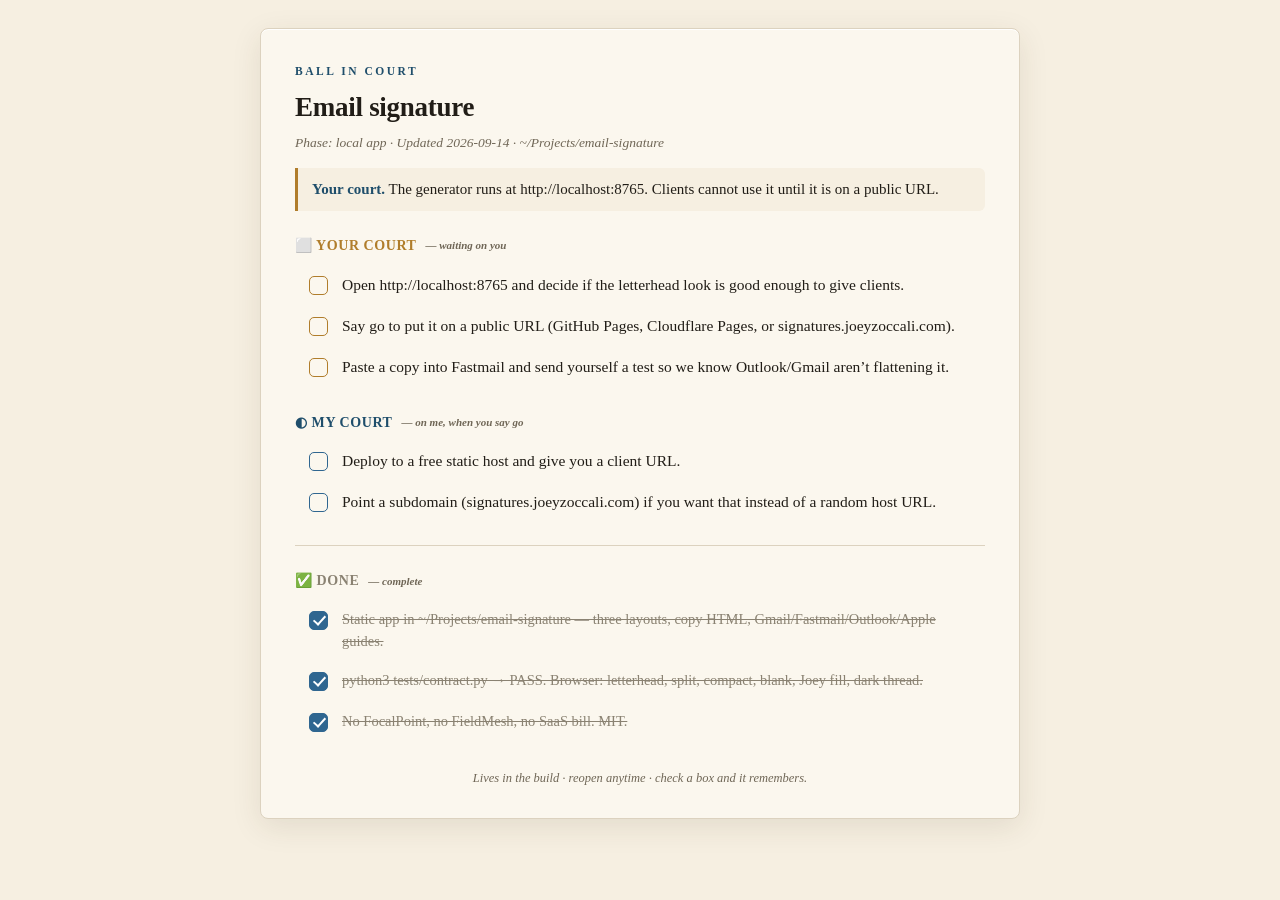
==== court.html @ 2ecd335d "Add a free client-facing email signature generator. Static letterhead tool: three Outlook-safe layou" ====
<!doctype html><html lang="en"><head><meta charset="utf-8">
<meta name="viewport" content="width=device-width, initial-scale=1">
<title>Ball in Court — Email signature</title>
<style>
 :root{--paper:#f6efe1;--paper2:#fbf7ee;--ink:#211d17;--muted:#6f6656;--line:#dcd2bf;--blue:#1f4e6b;--blue2:#2f6690;--gold:#b07d2b;--done:#8a8272;--shadow:0 1px 0 #fff inset,0 8px 30px rgba(60,45,20,.10)}
 @media (prefers-color-scheme:dark){:root{--paper:#1a1714;--paper2:#211d19;--ink:#efe8da;--muted:#a89e8b;--line:#352f27;--blue:#7db4d8;--blue2:#9ec9e6;--gold:#d6a24e;--done:#7a7364;--shadow:0 10px 34px rgba(0,0,0,.4)}}
 *{box-sizing:border-box} body{margin:0;background:var(--paper);color:var(--ink);font-family:"Iowan Old Style","Palatino Linotype",Palatino,Georgia,serif;line-height:1.55;padding:28px 16px 60px;-webkit-font-smoothing:antialiased}
 .sheet{max-width:760px;margin:0 auto;background:var(--paper2);border:1px solid var(--line);border-radius:8px;box-shadow:var(--shadow);padding:34px 34px 30px}
 .eyebrow{font-size:11.5px;letter-spacing:.22em;text-transform:uppercase;color:var(--blue);font-weight:700} h1{font-size:27px;margin:6px 0 4px;letter-spacing:-.01em}
 .meta{font-size:13.5px;color:var(--muted);font-style:italic} .summary{font-size:15px;margin:14px 0 4px;padding:10px 14px;background:var(--paper);border-left:3px solid var(--gold);border-radius:0 6px 6px 0} .summary b{color:var(--blue)}
 .rule{height:1px;background:var(--line);border:0;margin:22px 0 8px} h2{font-size:14px;letter-spacing:.04em;text-transform:uppercase;margin:24px 0 8px;display:flex;align-items:center;gap:9px}
 h2 .tag{font-size:11px;font-weight:700;color:var(--muted);text-transform:none;letter-spacing:0;font-style:italic} .yours h2{color:var(--gold)} .mine h2{color:var(--blue)} .done h2{color:var(--done)}
 ul{list-style:none;margin:0;padding:0} li{display:flex;align-items:flex-start;gap:11px;padding:8px 10px;border-radius:6px;font-size:15.5px} li:hover{background:var(--paper)}
 input[type=checkbox]{appearance:none;-webkit-appearance:none;flex:0 0 auto;width:19px;height:19px;margin-top:3px;border:1.6px solid var(--muted);border-radius:5px;background:var(--paper2);cursor:pointer;position:relative;transition:.12s}
 .yours input{border-color:var(--gold)} .mine input{border-color:var(--blue2)} input:checked{background:var(--blue2);border-color:var(--blue2)} .yours input:checked{background:var(--gold);border-color:var(--gold)}
 input:checked::after{content:"";position:absolute;left:5.5px;top:1.5px;width:5px;height:10px;border:solid #fff;border-width:0 2.4px 2.4px 0;transform:rotate(42deg)}
 li.checked span{text-decoration:line-through;color:var(--done)} .txt{flex:1} .done li{color:var(--done);font-size:14.5px} .foot{margin-top:26px;font-size:12.5px;color:var(--muted);font-style:italic;text-align:center}
</style></head><body>
 <div class="sheet">
  <div class="eyebrow">Ball in Court</div><h1>Email signature</h1>
  <div class="meta">Phase: local app · Updated 2026-09-14 · ~/Projects/email-signature</div>
  <div class="summary"><b>Your court.</b> The generator runs at http://localhost:8765. Clients cannot use it until it is on a public URL.</div>
  <section class="yours"><h2>⬜ Your court <span class="tag">— waiting on you</span></h2><ul>
    <li><input type="checkbox" data-id="look"><span class="txt">Open http://localhost:8765 and decide if the letterhead look is good enough to give clients.</span></li>
    <li><input type="checkbox" data-id="host"><span class="txt">Say go to put it on a public URL (GitHub Pages, Cloudflare Pages, or signatures.joeyzoccali.com).</span></li>
    <li><input type="checkbox" data-id="paste"><span class="txt">Paste a copy into Fastmail and send yourself a test so we know Outlook/Gmail aren’t flattening it.</span></li>
  </ul></section>
  <section class="mine"><h2>◐ My court <span class="tag">— on me, when you say go</span></h2><ul>
    <li><input type="checkbox" data-id="deploy"><span class="txt">Deploy to a free static host and give you a client URL.</span></li>
    <li><input type="checkbox" data-id="dns"><span class="txt">Point a subdomain (signatures.joeyzoccali.com) if you want that instead of a random host URL.</span></li>
  </ul></section>
  <hr class="rule">
  <section class="done"><h2>✅ Done <span class="tag">— complete</span></h2><ul>
    <li><input type="checkbox" data-id="app" checked><span class="txt">Static app in ~/Projects/email-signature — three layouts, copy HTML, Gmail/Fastmail/Outlook/Apple guides.</span></li>
    <li><input type="checkbox" data-id="tests" checked><span class="txt">python3 tests/contract.py → PASS. Browser: letterhead, split, compact, blank, Joey fill, dark thread.</span></li>
    <li><input type="checkbox" data-id="nofp" checked><span class="txt">No FocalPoint, no FieldMesh, no SaaS bill. MIT.</span></li>
  </ul></section>
  <div class="foot">Lives in the build · reopen anytime · check a box and it remembers.</div>
 </div>
 <script>var K="court:"+location.pathname,S=JSON.parse(localStorage.getItem(K)||"{}");document.querySelectorAll('input[type=checkbox]').forEach(function(c){var i=c.dataset.id;if(i in S)c.checked=S[i];var y=function(){c.closest('li').classList.toggle('checked',c.checked)};y();c.addEventListener('change',function(){S[i]=c.checked;localStorage.setItem(K,JSON.stringify(S));y()})});</script>
</body></html>
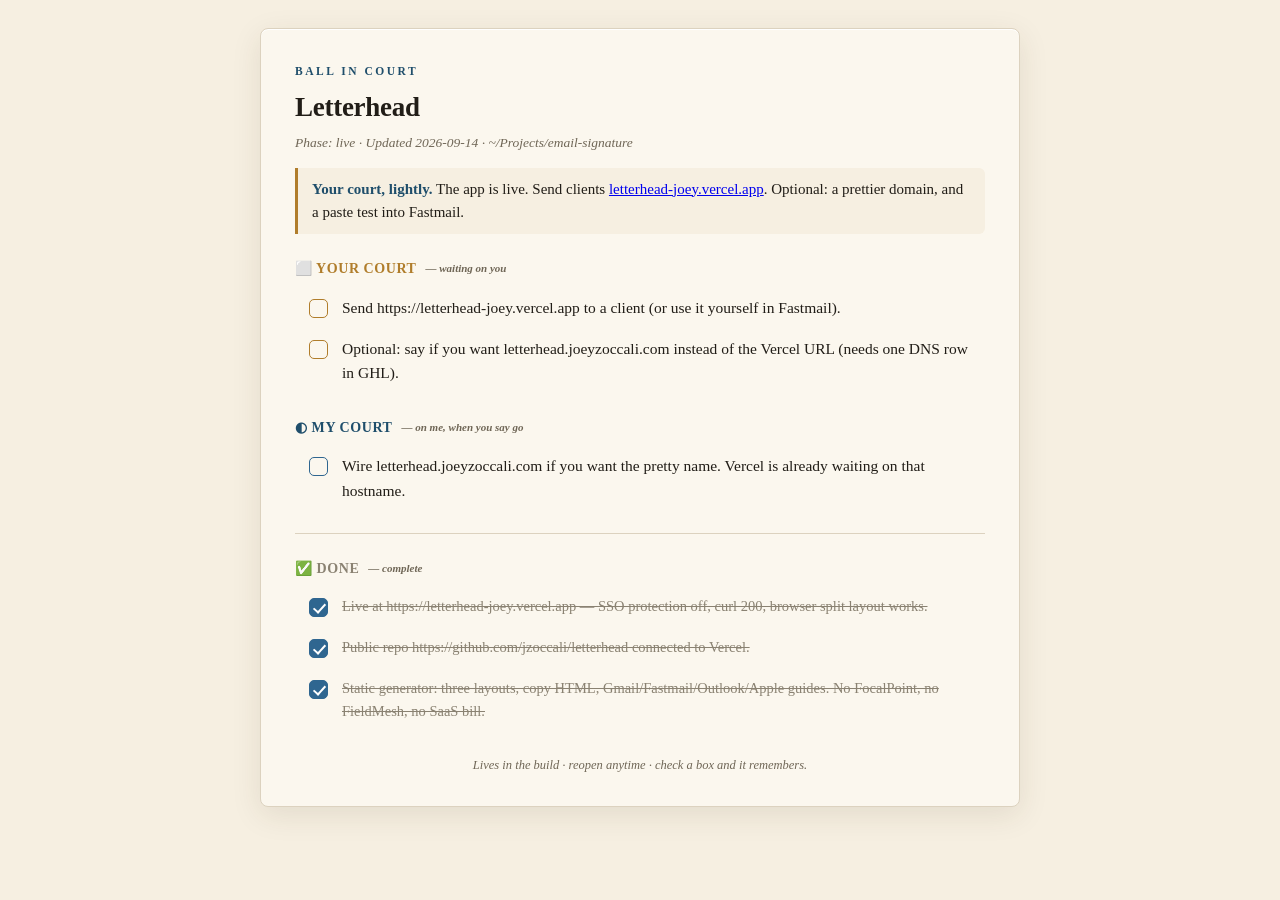
==== commit 13fe0dcb: "Publish Letterhead: live URL, Vercel link, court. Public at https://letterhead-joey.vercel.app. SSO " ====
--- a/court.html
+++ b/court.html
@@ -1,6 +1,6 @@
 <!doctype html><html lang="en"><head><meta charset="utf-8">
 <meta name="viewport" content="width=device-width, initial-scale=1">
-<title>Ball in Court — Email signature</title>
+<title>Ball in Court — Letterhead</title>
 <style>
  :root{--paper:#f6efe1;--paper2:#fbf7ee;--ink:#211d17;--muted:#6f6656;--line:#dcd2bf;--blue:#1f4e6b;--blue2:#2f6690;--gold:#b07d2b;--done:#8a8272;--shadow:0 1px 0 #fff inset,0 8px 30px rgba(60,45,20,.10)}
  @media (prefers-color-scheme:dark){:root{--paper:#1a1714;--paper2:#211d19;--ink:#efe8da;--muted:#a89e8b;--line:#352f27;--blue:#7db4d8;--blue2:#9ec9e6;--gold:#d6a24e;--done:#7a7364;--shadow:0 10px 34px rgba(0,0,0,.4)}}
@@ -17,23 +17,21 @@
  li.checked span{text-decoration:line-through;color:var(--done)} .txt{flex:1} .done li{color:var(--done);font-size:14.5px} .foot{margin-top:26px;font-size:12.5px;color:var(--muted);font-style:italic;text-align:center}
 </style></head><body>
  <div class="sheet">
-  <div class="eyebrow">Ball in Court</div><h1>Email signature</h1>
-  <div class="meta">Phase: local app · Updated 2026-09-14 · ~/Projects/email-signature</div>
-  <div class="summary"><b>Your court.</b> The generator runs at http://localhost:8765. Clients cannot use it until it is on a public URL.</div>
+  <div class="eyebrow">Ball in Court</div><h1>Letterhead</h1>
+  <div class="meta">Phase: live · Updated 2026-09-14 · ~/Projects/email-signature</div>
+  <div class="summary"><b>Your court, lightly.</b> The app is live. Send clients <a href="https://letterhead-joey.vercel.app">letterhead-joey.vercel.app</a>. Optional: a prettier domain, and a paste test into Fastmail.</div>
   <section class="yours"><h2>⬜ Your court <span class="tag">— waiting on you</span></h2><ul>
-    <li><input type="checkbox" data-id="look"><span class="txt">Open http://localhost:8765 and decide if the letterhead look is good enough to give clients.</span></li>
-    <li><input type="checkbox" data-id="host"><span class="txt">Say go to put it on a public URL (GitHub Pages, Cloudflare Pages, or signatures.joeyzoccali.com).</span></li>
-    <li><input type="checkbox" data-id="paste"><span class="txt">Paste a copy into Fastmail and send yourself a test so we know Outlook/Gmail aren’t flattening it.</span></li>
+    <li><input type="checkbox" data-id="send"><span class="txt">Send https://letterhead-joey.vercel.app to a client (or use it yourself in Fastmail).</span></li>
+    <li><input type="checkbox" data-id="pretty"><span class="txt">Optional: say if you want letterhead.joeyzoccali.com instead of the Vercel URL (needs one DNS row in GHL).</span></li>
   </ul></section>
   <section class="mine"><h2>◐ My court <span class="tag">— on me, when you say go</span></h2><ul>
-    <li><input type="checkbox" data-id="deploy"><span class="txt">Deploy to a free static host and give you a client URL.</span></li>
-    <li><input type="checkbox" data-id="dns"><span class="txt">Point a subdomain (signatures.joeyzoccali.com) if you want that instead of a random host URL.</span></li>
+    <li><input type="checkbox" data-id="dns"><span class="txt">Wire letterhead.joeyzoccali.com if you want the pretty name. Vercel is already waiting on that hostname.</span></li>
   </ul></section>
   <hr class="rule">
   <section class="done"><h2>✅ Done <span class="tag">— complete</span></h2><ul>
-    <li><input type="checkbox" data-id="app" checked><span class="txt">Static app in ~/Projects/email-signature — three layouts, copy HTML, Gmail/Fastmail/Outlook/Apple guides.</span></li>
-    <li><input type="checkbox" data-id="tests" checked><span class="txt">python3 tests/contract.py → PASS. Browser: letterhead, split, compact, blank, Joey fill, dark thread.</span></li>
-    <li><input type="checkbox" data-id="nofp" checked><span class="txt">No FocalPoint, no FieldMesh, no SaaS bill. MIT.</span></li>
+    <li><input type="checkbox" data-id="live" checked><span class="txt">Live at https://letterhead-joey.vercel.app — SSO protection off, curl 200, browser split layout works.</span></li>
+    <li><input type="checkbox" data-id="gh" checked><span class="txt">Public repo https://github.com/jzoccali/letterhead connected to Vercel.</span></li>
+    <li><input type="checkbox" data-id="app" checked><span class="txt">Static generator: three layouts, copy HTML, Gmail/Fastmail/Outlook/Apple guides. No FocalPoint, no FieldMesh, no SaaS bill.</span></li>
   </ul></section>
   <div class="foot">Lives in the build · reopen anytime · check a box and it remembers.</div>
  </div>
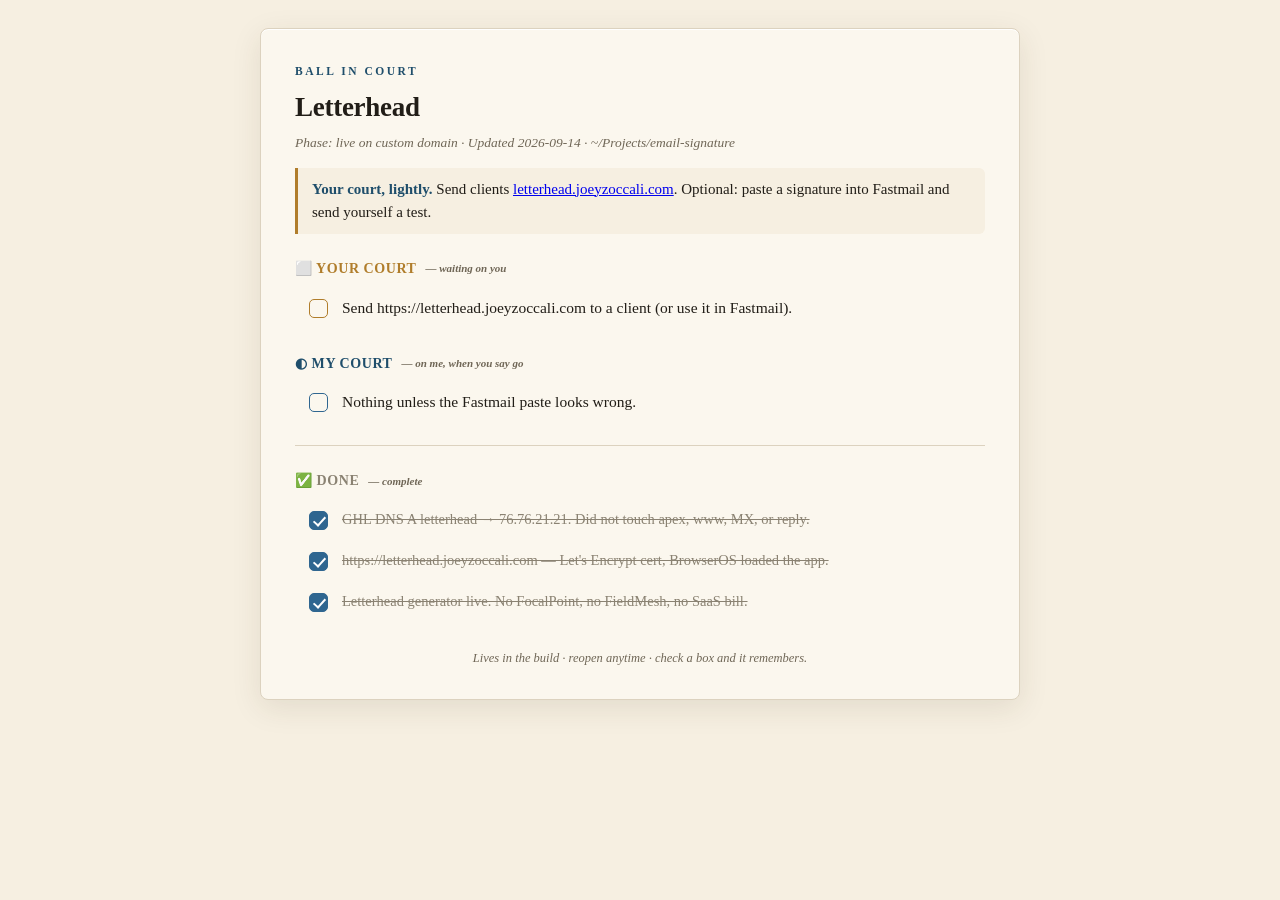
==== commit a00ae2f6: "Point clients at letterhead.joeyzoccali.com. GHL A record letterhead → 76.76.21.21. Vercel TLS issue" ====
--- a/court.html
+++ b/court.html
@@ -18,20 +18,19 @@
 </style></head><body>
  <div class="sheet">
   <div class="eyebrow">Ball in Court</div><h1>Letterhead</h1>
-  <div class="meta">Phase: live · Updated 2026-09-14 · ~/Projects/email-signature</div>
-  <div class="summary"><b>Your court, lightly.</b> The app is live. Send clients <a href="https://letterhead-joey.vercel.app">letterhead-joey.vercel.app</a>. Optional: a prettier domain, and a paste test into Fastmail.</div>
+  <div class="meta">Phase: live on custom domain · Updated 2026-09-14 · ~/Projects/email-signature</div>
+  <div class="summary"><b>Your court, lightly.</b> Send clients <a href="https://letterhead.joeyzoccali.com">letterhead.joeyzoccali.com</a>. Optional: paste a signature into Fastmail and send yourself a test.</div>
   <section class="yours"><h2>⬜ Your court <span class="tag">— waiting on you</span></h2><ul>
-    <li><input type="checkbox" data-id="send"><span class="txt">Send https://letterhead-joey.vercel.app to a client (or use it yourself in Fastmail).</span></li>
-    <li><input type="checkbox" data-id="pretty"><span class="txt">Optional: say if you want letterhead.joeyzoccali.com instead of the Vercel URL (needs one DNS row in GHL).</span></li>
+    <li><input type="checkbox" data-id="send"><span class="txt">Send https://letterhead.joeyzoccali.com to a client (or use it in Fastmail).</span></li>
   </ul></section>
   <section class="mine"><h2>◐ My court <span class="tag">— on me, when you say go</span></h2><ul>
-    <li><input type="checkbox" data-id="dns"><span class="txt">Wire letterhead.joeyzoccali.com if you want the pretty name. Vercel is already waiting on that hostname.</span></li>
+    <li><input type="checkbox" data-id="none"><span class="txt">Nothing unless the Fastmail paste looks wrong.</span></li>
   </ul></section>
   <hr class="rule">
   <section class="done"><h2>✅ Done <span class="tag">— complete</span></h2><ul>
-    <li><input type="checkbox" data-id="live" checked><span class="txt">Live at https://letterhead-joey.vercel.app — SSO protection off, curl 200, browser split layout works.</span></li>
-    <li><input type="checkbox" data-id="gh" checked><span class="txt">Public repo https://github.com/jzoccali/letterhead connected to Vercel.</span></li>
-    <li><input type="checkbox" data-id="app" checked><span class="txt">Static generator: three layouts, copy HTML, Gmail/Fastmail/Outlook/Apple guides. No FocalPoint, no FieldMesh, no SaaS bill.</span></li>
+    <li><input type="checkbox" data-id="dns" checked><span class="txt">GHL DNS A letterhead → 76.76.21.21. Did not touch apex, www, MX, or reply.</span></li>
+    <li><input type="checkbox" data-id="https" checked><span class="txt">https://letterhead.joeyzoccali.com — Let's Encrypt cert, BrowserOS loaded the app.</span></li>
+    <li><input type="checkbox" data-id="app" checked><span class="txt">Letterhead generator live. No FocalPoint, no FieldMesh, no SaaS bill.</span></li>
   </ul></section>
   <div class="foot">Lives in the build · reopen anytime · check a box and it remembers.</div>
  </div>
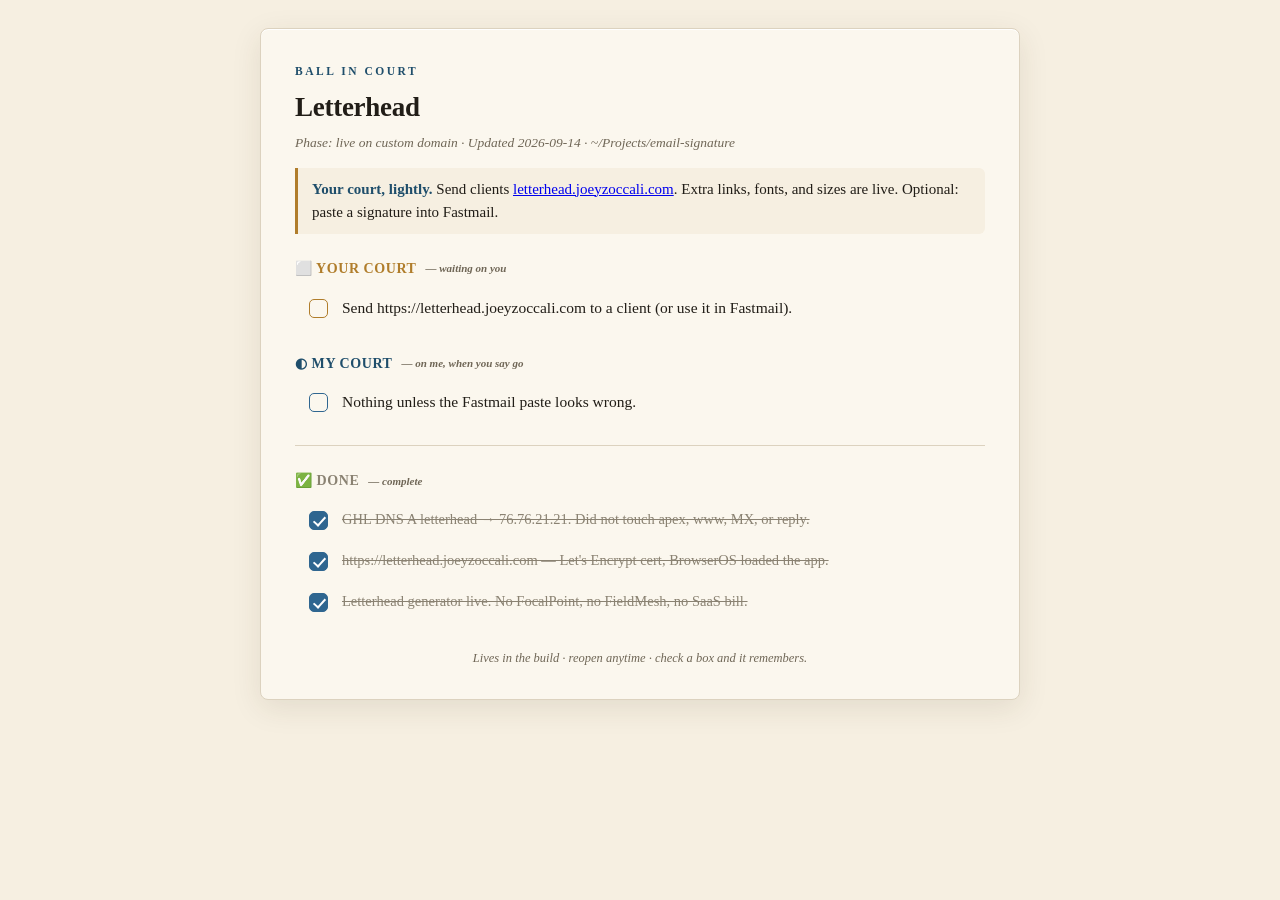
==== commit 9eec2bb1: "Note extra links and type controls on court." ====
--- a/court.html
+++ b/court.html
@@ -19,7 +19,7 @@
  <div class="sheet">
   <div class="eyebrow">Ball in Court</div><h1>Letterhead</h1>
   <div class="meta">Phase: live on custom domain · Updated 2026-09-14 · ~/Projects/email-signature</div>
-  <div class="summary"><b>Your court, lightly.</b> Send clients <a href="https://letterhead.joeyzoccali.com">letterhead.joeyzoccali.com</a>. Optional: paste a signature into Fastmail and send yourself a test.</div>
+  <div class="summary"><b>Your court, lightly.</b> Send clients <a href="https://letterhead.joeyzoccali.com">letterhead.joeyzoccali.com</a>. Extra links, fonts, and sizes are live. Optional: paste a signature into Fastmail.</div>
   <section class="yours"><h2>⬜ Your court <span class="tag">— waiting on you</span></h2><ul>
     <li><input type="checkbox" data-id="send"><span class="txt">Send https://letterhead.joeyzoccali.com to a client (or use it in Fastmail).</span></li>
   </ul></section>
